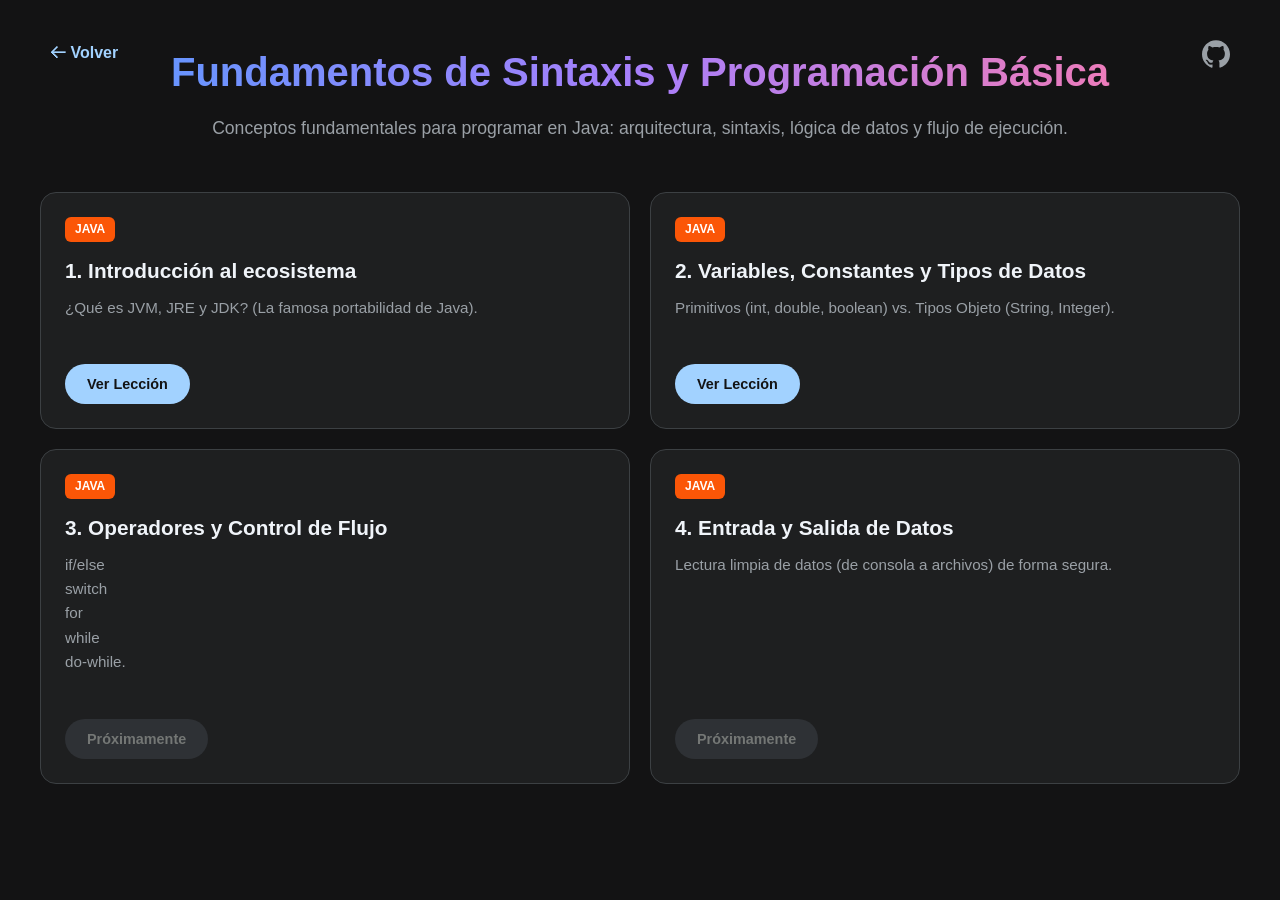
==== src/lessons/module-01/index.html @ c3e072a2 "docs: update lesson-01 description in module-01 index" ====
<!--
Project: Akari
Description: Module entry point for the Java roadmap.
This page serves as the dashboard for Module 01, covering core syntax,
data types, control flow, and basic I/O operations. It utilizes the
Akari shared layout to provide a consistent learning experience across
all modules.

Path: /lessons/module-01/index.html
Author: Alexis Corona
Version: Development
-->

<!doctype html>
<html lang="es">
  <head>
    <meta charset="UTF-8" />
    <meta name="viewport" content="width=device-width, initial-scale=1.0" />
    <title>Fundamentos de Sintaxis y Programación Básica</title>
    <link rel="stylesheet" href="../../index.css" />
    <link
      rel="icon"
      type="image/svg+xml"
      href="data:image/svg+xml,<svg xmlns=%22http://www.w3.org/2000/svg%22 viewBox=%220 0 100 100%22><text y=%22.9em%22 font-size=%2290%22>👾</text></svg>"
    />
  </head>
  <body>
    <div class="container">
      <header>
        <a href="../../index.html" class="back-link">🡠 Volver</a>
        <a
          href="https://github.com/alexis-corona"
          target="_blank"
          rel="noopener noreferrer"
          class="github-link"
          title="Ver perfil de GitHub"
        >
          <svg
            class="github-icon"
            viewBox="0 0 24 24"
            xmlns="http://www.w3.org/2000/svg"
          >
            <path
              d="M12 .297c-6.63 0-12 5.373-12 12 0 5.303 3.438 9.8 8.205 11.385.6.113.82-.258.82-.577 0-.285-.01-1.04-.015-2.04-3.338.724-4.042-1.61-4.042-1.61C4.422 18.07 3.633 17.7 3.633 17.7c-1.087-.744.084-.729.084-.729 1.205.084 1.838 1.236 1.838 1.236 1.07 1.835 2.809 1.305 3.495.998.108-.776.417-1.305.76-1.605-2.665-.3-5.466-1.332-5.466-5.93 0-1.31.465-2.38 1.235-3.22-.135-.303-.54-1.523.105-3.176 0 0 1.005-.322 3.3 1.23.96-.267 1.98-.399 3-.405 1.02.006 2.04.138 3 .405 2.28-1.552 3.285-1.23 3.285-1.23.645 1.653.24 2.873.12 3.176.765.84 1.23 1.91 1.23 3.22 0 4.61-2.805 5.625-5.475 5.92.42.36.81 1.096.81 2.22 0 1.606-.015 2.896-.015 3.286 0 .315.21.69.825.57C20.565 22.092 24 17.592 24 12.297c0-6.627-5.373-12-12-12"
            />
          </svg>
        </a>

        <h1>Fundamentos de Sintaxis y Programación Básica</h1>
        <p class="subtitle">
          Conceptos fundamentales para programar en Java: arquitectura,
          sintaxis, lógica de datos y flujo de ejecución.
        </p>
      </header>

      <div class="grid">
        <div class="card-row">
          <div class="card">
            <span class="tag java">Java</span>
            <h3>1. Introducción al ecosistema</h3>
            <p>
              ¿Qué es JVM, JRE y JDK? (La famosa portabilidad de Java).<br /><br />
            </p>
            <a href="lesson-01.html" class="btn">Ver Lección</a>
          </div>

          <div class="card">
            <span class="tag java">Java</span>
            <h3>2. Variables, Constantes y Tipos de Datos</h3>
            <p>
              Primitivos (int, double, boolean) vs. Tipos Objeto (String,
              Integer).<br /><br />
            </p>
            <a href="lesson-02.html" class="btn">Ver Lección</a>
          </div>
        </div>

        <div class="card-row">
          <div class="card">
            <span class="tag java">Java</span>
            <h3>3. Operadores y Control de Flujo</h3>
            <p>
              if/else<br />
              switch<br />
              for<br />
              while<br />
              do-while. <br /><br />
            </p>
            <button class="btn" disabled>Próximamente</button>
          </div>

          <div class="card">
            <span class="tag java">Java</span>
            <h3>4. Entrada y Salida de Datos</h3>
            <p>
              Lectura limpia de datos (de consola a archivos) de forma
              segura.<br /><br />
            </p>
            <button class="btn" disabled>Próximamente</button>
          </div>
        </div>
      </div>
    </div>
  </body>
</html>
---- src/index.css ----
/**
 * Project: Akari
 * Description: Styling for the Akari educational platform. Implements a 
 * dark-themed UI with a responsive grid system, stylized course cards with 
 * interactive hover effects, and a custom gradient header.
 *
 * Author: Alexis Corona
 * Version: Development
 */

* {
  box-sizing: border-box;
  margin: 0;
  padding: 0;
  font-family: "Segoe UI", Roboto, Helvetica, Arial, sans-serif;
}

body {
  background-color: #131314;
  color: #e3e3e3;
  line-height: 1.6;
  padding: 40px 20px;
}

.container {
  max-width: 1200px;
  margin: 0 auto;
}

header {
  text-align: center;
  margin-bottom: 50px;
  position: relative;
}

h1 {
  font-size: 2.5rem;
  font-weight: 800;
  background: linear-gradient(to right, #569aff, #a87ffb, #ff7ba9);
  -webkit-background-clip: text;
  background-clip: text;
  -webkit-text-fill-color: transparent;
  margin-bottom: 10px;
}

p.subtitle {
  color: #9aa0a6;
  font-size: 1.1rem;
}

.grid {
  display: grid;
  grid-template-columns: repeat(2, 1fr);
  gap: 20px;
  width: 100%;
}

.card-row {
  display: contents;
}

.card {
  display: flex;
  flex-direction: column;
  align-items: flex-start;
  background-color: #1e1f20;
  border: 1px solid #3c4043;
  border-radius: 16px;
  padding: 24px;
  transition: all 0.25s ease;
}

.card:hover {
  border-color: #a2d2ff;
  background-color: #222324;
  transform: translateY(-2px);
}

.tag {
  display: inline-block;
  background-color: #fb5607;
  color: #fff;
  font-size: 0.75rem;
  font-weight: 700;
  padding: 3px 10px;
  border-radius: 6px;
  text-transform: uppercase;
  margin-bottom: 12px;
}

h3 {
  font-size: 1.3rem;
  margin-bottom: 8px;
  color: #f0f4f9;
}

.card p {
  color: #9aa0a6;
  font-size: 0.95rem;
  margin-bottom: 20px;
}

.btn {
  margin-top: auto;
  display: inline-flex;
  align-items: center;
  justify-content: center;
  background-color: #a2d2ff;
  color: #131314;
  padding: 0 22px;
  height: 40px;
  border-radius: 100px;
  text-decoration: none;
  font-weight: 600;
  font-size: 0.9rem;
  text-align: center;
  border: none;
  cursor: pointer;
  transition: background 0.2s;
  box-sizing: border-box;
}

.btn:hover {
  background-color: #c2e7ff;
}

.btn:disabled {
  background-color: #2e3135;
  color: #747775;
  cursor: not-allowed;
}

.github-link {
  position: absolute;
  top: 0;
  right: 10px;
  display: inline-flex;
  text-decoration: none;
  transition: transform 0.25s ease;
}

.github-icon {
  width: 28px;
  height: 28px;
  fill: #9aa0a6;
  transition:
    fill 0.25s ease,
    filter 0.25s ease;
}

.github-link:hover {
  transform: translateY(-2px);
}

.github-link:hover .github-icon {
  fill: #a8c7fa;
  filter: drop-shadow(0 0 8px rgba(168, 199, 250, 0.4));
}

.back-link {
  position: absolute;
  left: 10px;
  top: 0;
  display: inline-flex;
  align-items: center;
  color: #a2d2ff;
  text-decoration: none;
  font-weight: 600;
  gap: 8px;
  transition:
    color 0.2s,
    transform 0.25s ease;
}

.back-link:hover {
  color: #c2e7ff;
  transform: translateY(-2px);
}

.lesson-content {
  max-width: 1200px;
  margin: 40px auto;
  background-color: #1e1f20;
  border: 1px solid #3c4043;
  border-radius: 24px;
  padding: 40px;
}

.lesson-content h2 {
  font-size: 1.8rem;
  color: #f0f4f9;
  margin-top: 40px;
  margin-bottom: 16px;
  border-bottom: 1px solid #3c4043;
  padding-bottom: 8px;
}

.lesson-content h3 {
  font-size: 1.25rem;
  color: #e3e3e3;
  margin-top: 25px;
  margin-bottom: 12px;
}

.lesson-content p {
  color: #e3e3e3;
  font-size: 1.05rem;
  margin-bottom: 10px;
  margin-top: 10px;
}

.lesson-content ul {
  margin-left: 25px;
  margin-bottom: 24px;
  color: #e3e3e3;
}

.lesson-content li {
  margin-bottom: 8px;
}

.lesson-content strong {
  color: #ffffff;
}

.note-box {
  background: rgba(162, 210, 255, 0.05);
  border-left: 4px solid #70d6ff;
  padding: 20px;
  margin: 32px 0;
}

.note-box p {
  margin-bottom: 0;
  font-size: 1rem;
  color: #c4c7c5;
}

.note-box strong {
  color: #70d6ff;
}

@media (max-width: 768px) {
  .grid {
    grid-template-columns: 1fr;
  }
}

@media (max-width: 480px) {
  header {
    display: flex;
    flex-direction: column;
    align-items: center;
    gap: 15px;
  }
  .github-link,
  .back-link {
    position: static;
  }
}
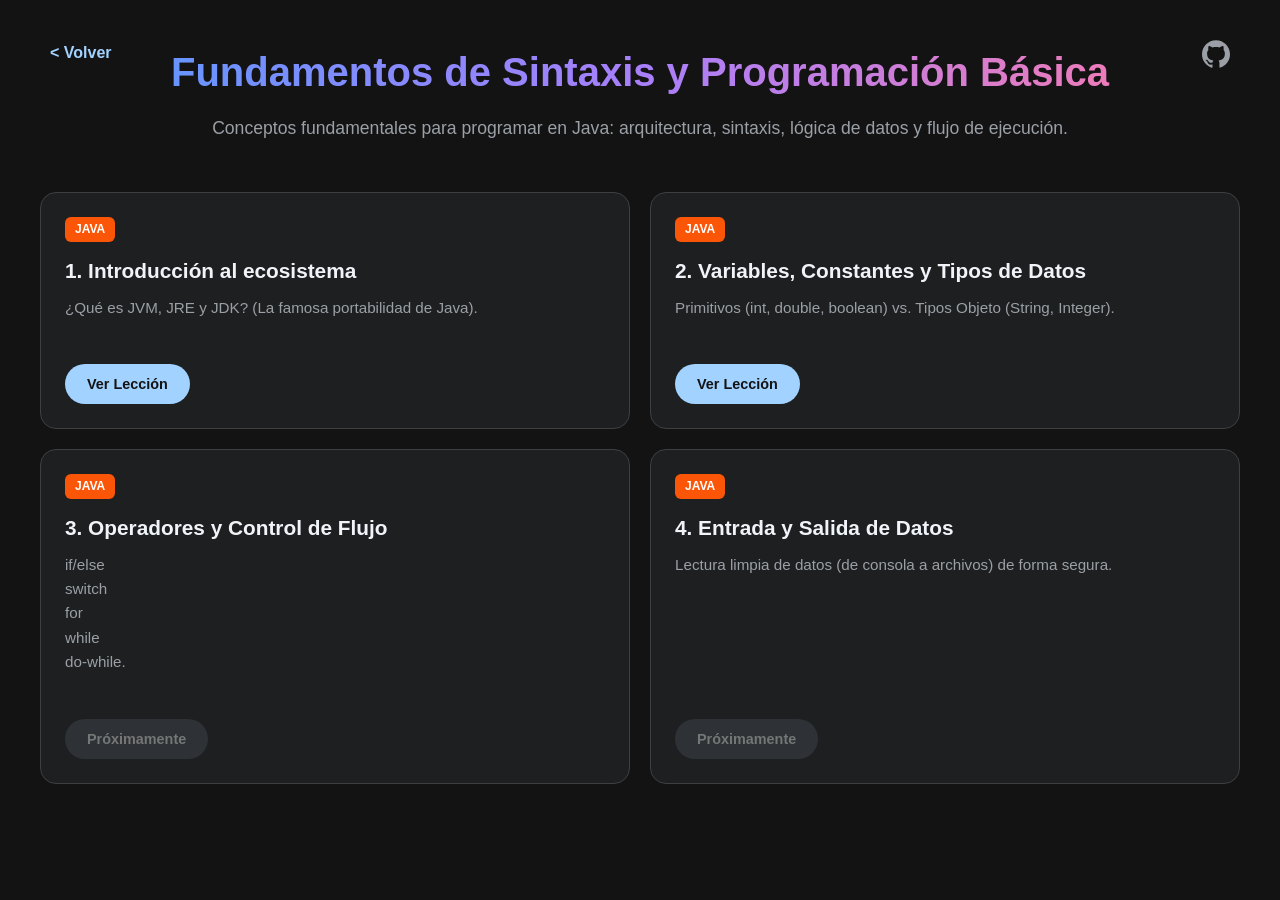
==== commit 6627fa86: "docs: update module-01 index header back-link" ====
--- a/src/lessons/module-01/index.html
+++ b/src/lessons/module-01/index.html
@@ -27,7 +27,7 @@
   <body>
     <div class="container">
       <header>
-        <a href="../../index.html" class="back-link">🡠 Volver</a>
+        <a href="../../index.html" class="back-link">&lt; Volver</a>
         <a
           href="https://github.com/alexis-corona"
           target="_blank"
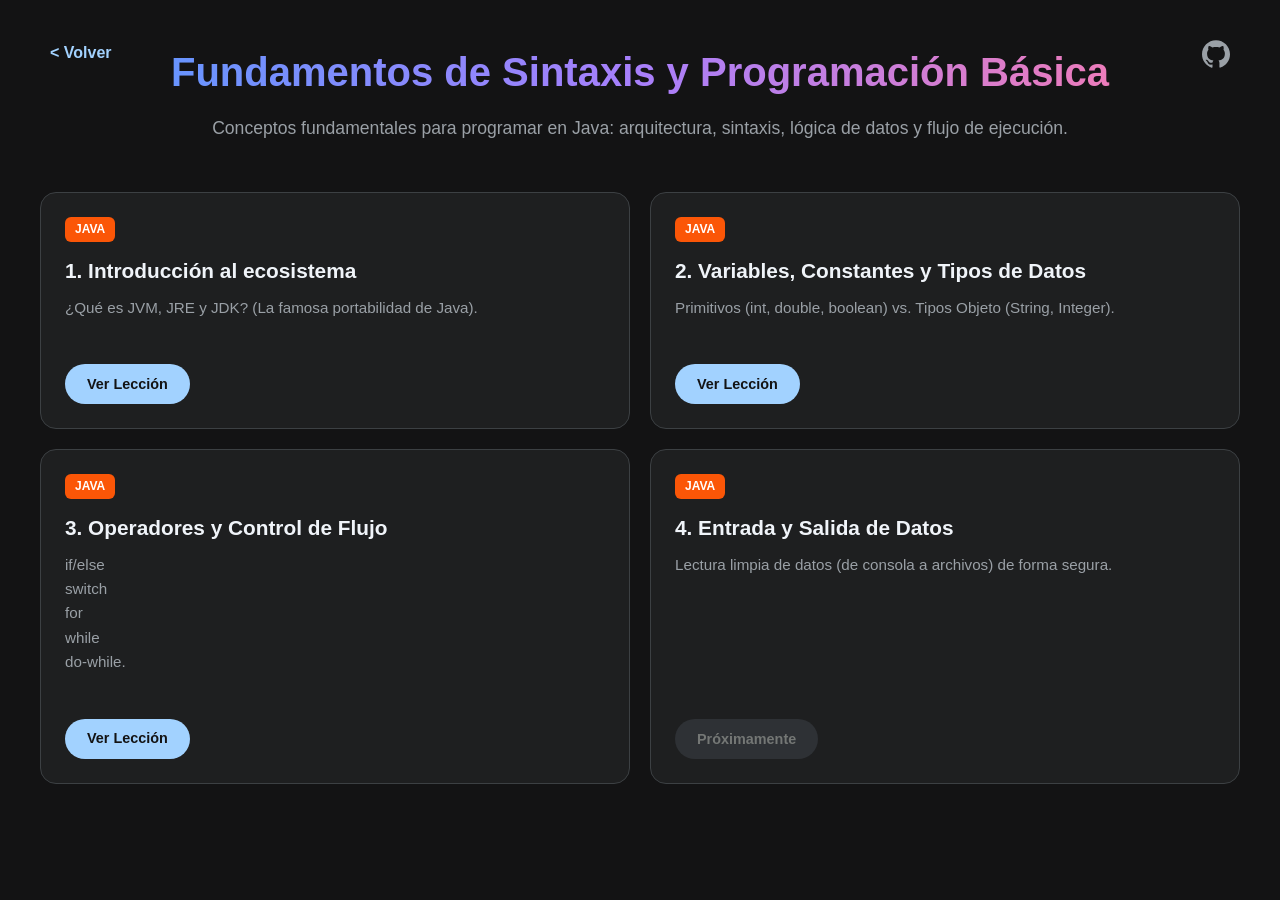
==== commit 8dd7e703: "refactor: integrate lesson-03 into module-01 navigation" ====
--- a/src/lessons/module-01/index.html
+++ b/src/lessons/module-01/index.html
@@ -86,7 +86,7 @@
               while<br />
               do-while. <br /><br />
             </p>
-            <button class="btn" disabled>Próximamente</button>
+            <a href="lesson-03.html" class="btn">Ver Lección</a>
           </div>
 
           <div class="card">
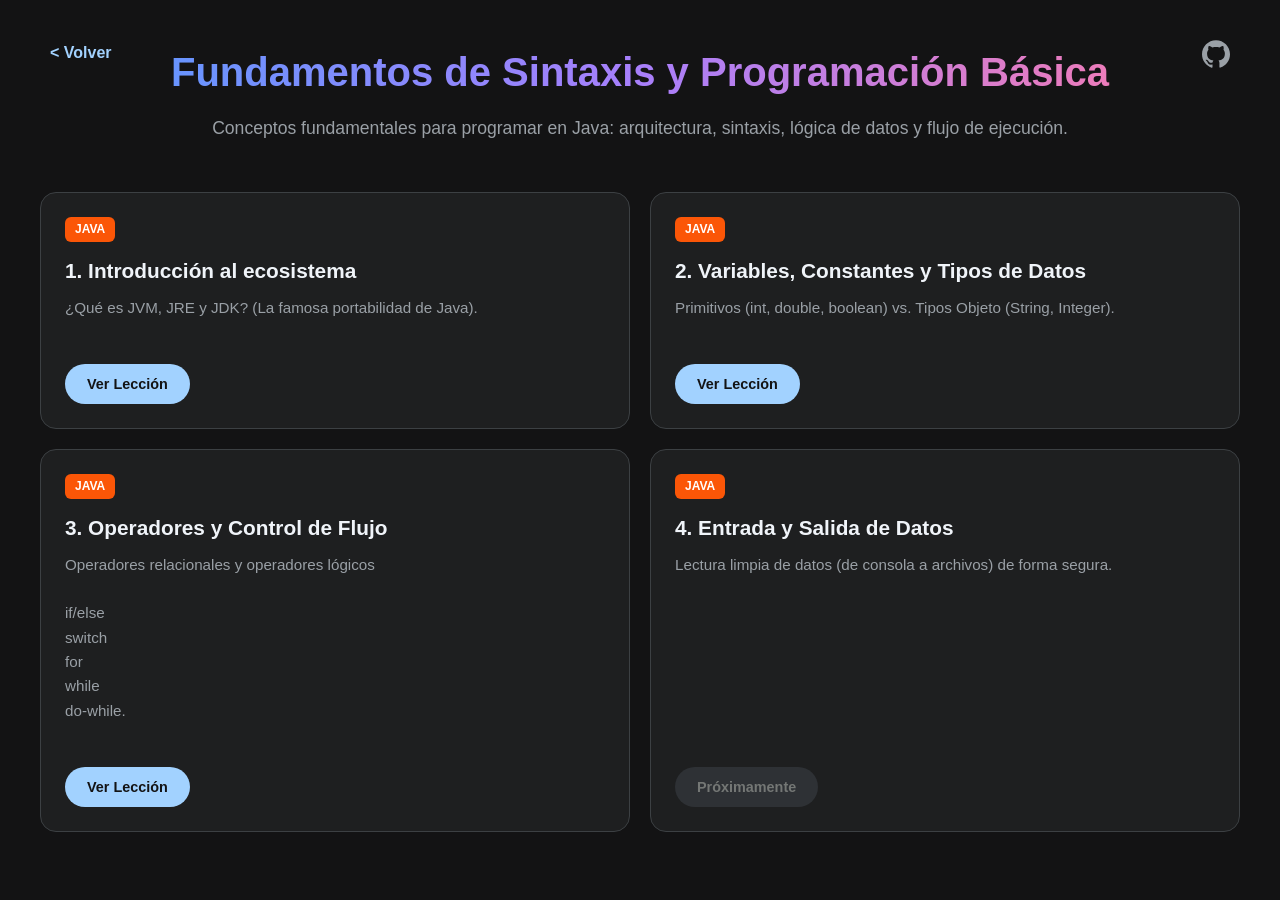
==== commit 4e17baf7: "docs: update lesson-03 description in module-01 index" ====
--- a/src/lessons/module-01/index.html
+++ b/src/lessons/module-01/index.html
@@ -80,6 +80,8 @@
             <span class="tag java">Java</span>
             <h3>3. Operadores y Control de Flujo</h3>
             <p>
+              Operadores relacionales y operadores lógicos<br /><br />
+
               if/else<br />
               switch<br />
               for<br />
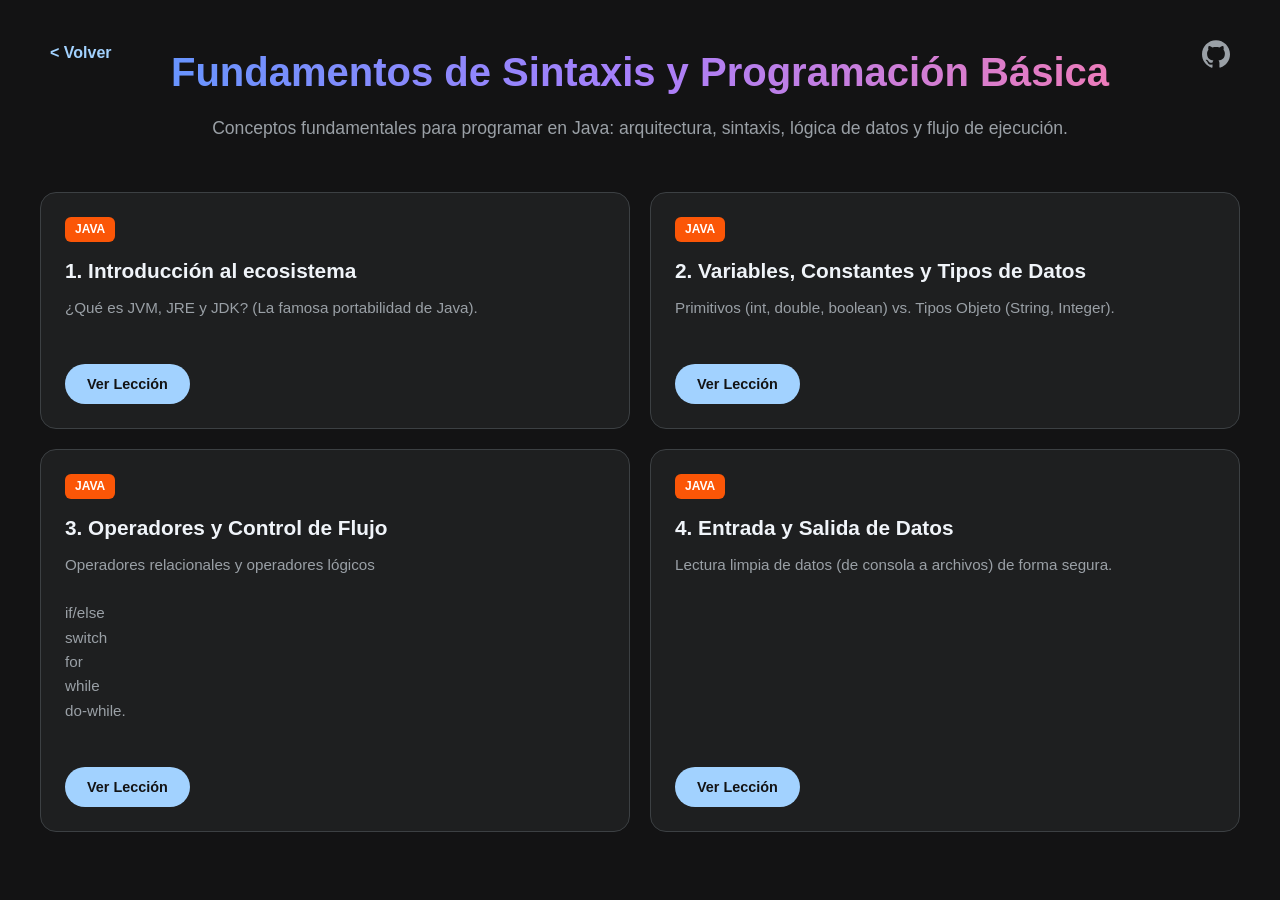
==== commit 4e4aa8e7: "feat: integrate lesson-04 into module-01 navigation" ====
--- a/src/lessons/module-01/index.html
+++ b/src/lessons/module-01/index.html
@@ -98,7 +98,7 @@
               Lectura limpia de datos (de consola a archivos) de forma
               segura.<br /><br />
             </p>
-            <button class="btn" disabled>Próximamente</button>
+            <a href="lesson-04.html" class="btn">Ver Lección</a>
           </div>
         </div>
       </div>
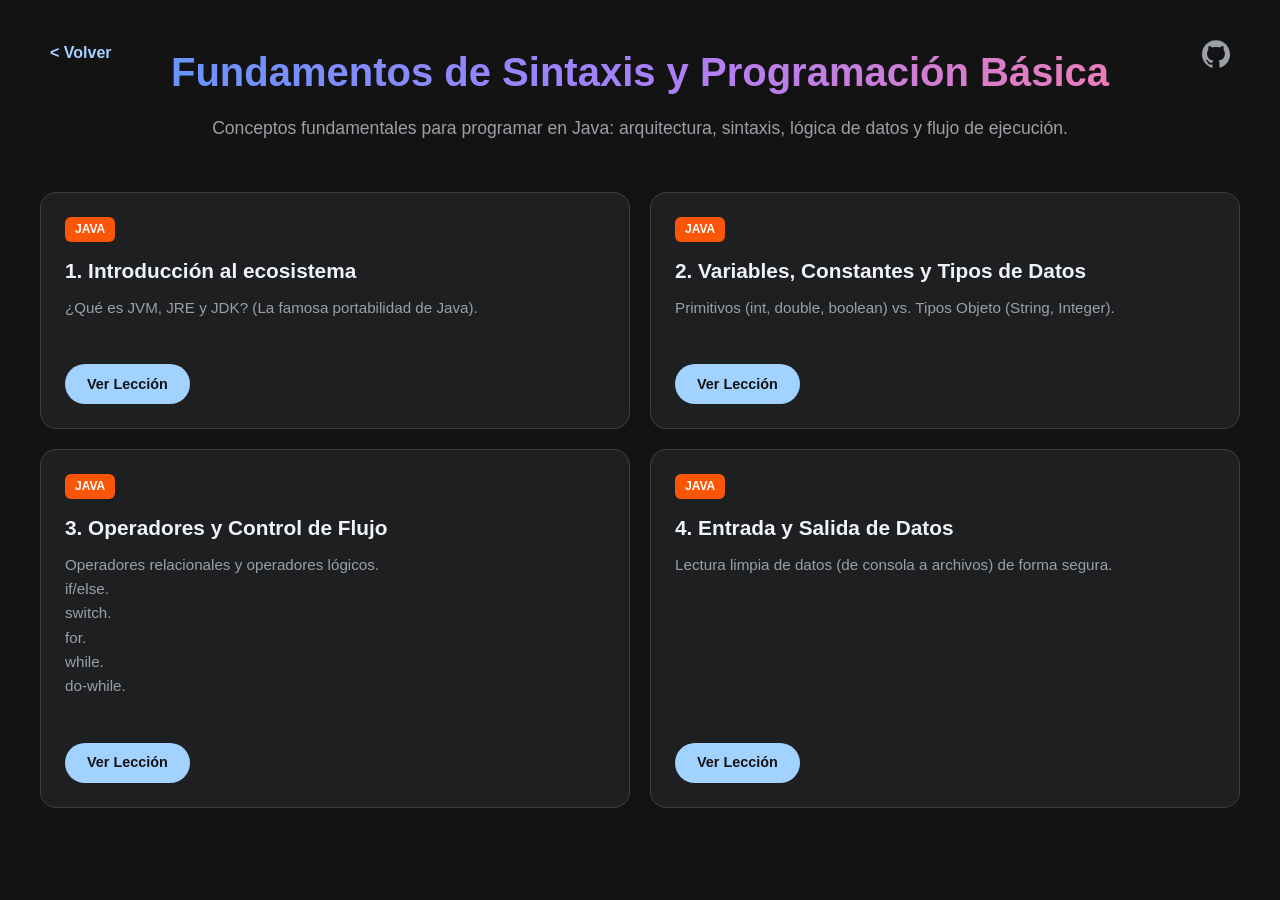
==== commit 45d88d80: "docs: update lesson-03 description in module-01 index" ====
--- a/src/lessons/module-01/index.html
+++ b/src/lessons/module-01/index.html
@@ -80,13 +80,12 @@
             <span class="tag java">Java</span>
             <h3>3. Operadores y Control de Flujo</h3>
             <p>
-              Operadores relacionales y operadores lógicos<br /><br />
-
-              if/else<br />
-              switch<br />
-              for<br />
-              while<br />
-              do-while. <br /><br />
+              Operadores relacionales y operadores lógicos.<br />
+              if/else.<br />
+              switch.<br />
+              for.<br />
+              while.<br />
+              do-while.<br /><br />
             </p>
             <a href="lesson-03.html" class="btn">Ver Lección</a>
           </div>
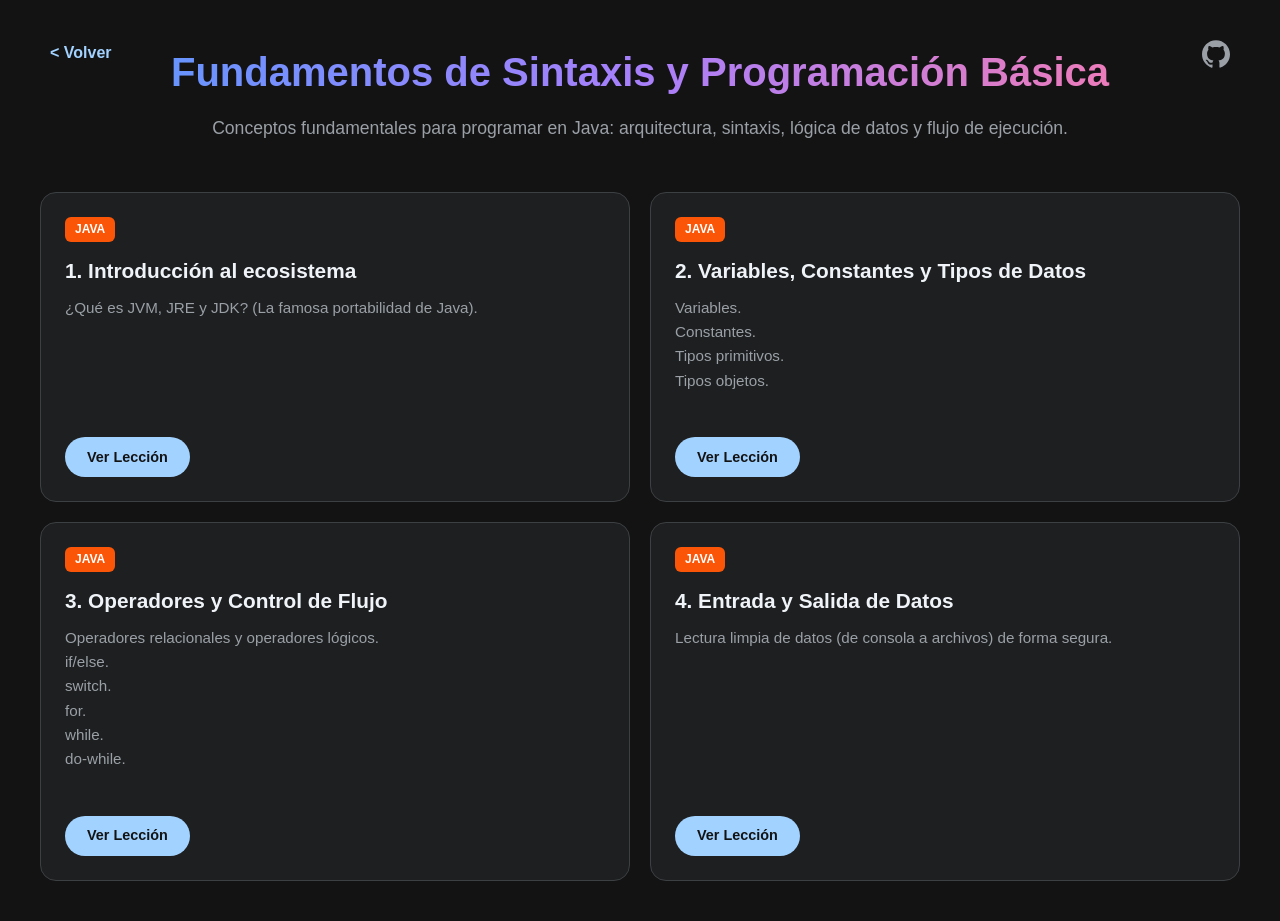
==== commit eae21241: "docs: update lesson-02 description in module-01 index" ====
--- a/src/lessons/module-01/index.html
+++ b/src/lessons/module-01/index.html
@@ -68,8 +68,10 @@
             <span class="tag java">Java</span>
             <h3>2. Variables, Constantes y Tipos de Datos</h3>
             <p>
-              Primitivos (int, double, boolean) vs. Tipos Objeto (String,
-              Integer).<br /><br />
+              Variables.<br />
+              Constantes.<br />
+              Tipos primitivos.<br />
+              Tipos objetos.<br /><br />
             </p>
             <a href="lesson-02.html" class="btn">Ver Lección</a>
           </div>
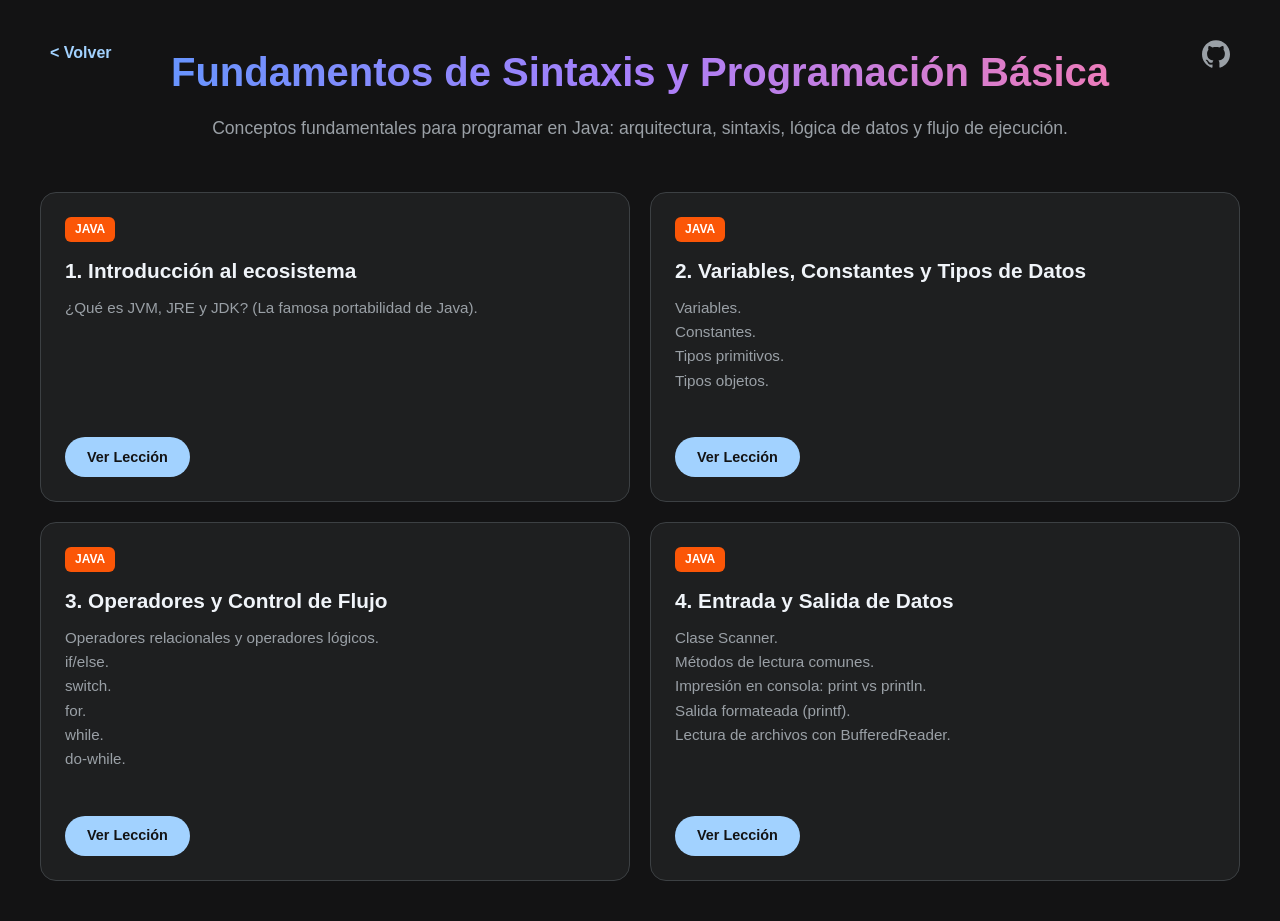
==== commit 814dd3b4: "docs: update lesson-04 description in module-01 index" ====
--- a/src/lessons/module-01/index.html
+++ b/src/lessons/module-01/index.html
@@ -96,8 +96,11 @@
             <span class="tag java">Java</span>
             <h3>4. Entrada y Salida de Datos</h3>
             <p>
-              Lectura limpia de datos (de consola a archivos) de forma
-              segura.<br /><br />
+              Clase Scanner.<br />
+              Métodos de lectura comunes.<br />
+              Impresión en consola: print vs println.<br />
+              Salida formateada (printf).<br />
+              Lectura de archivos con BufferedReader.<br /><br />
             </p>
             <a href="lesson-04.html" class="btn">Ver Lección</a>
           </div>
